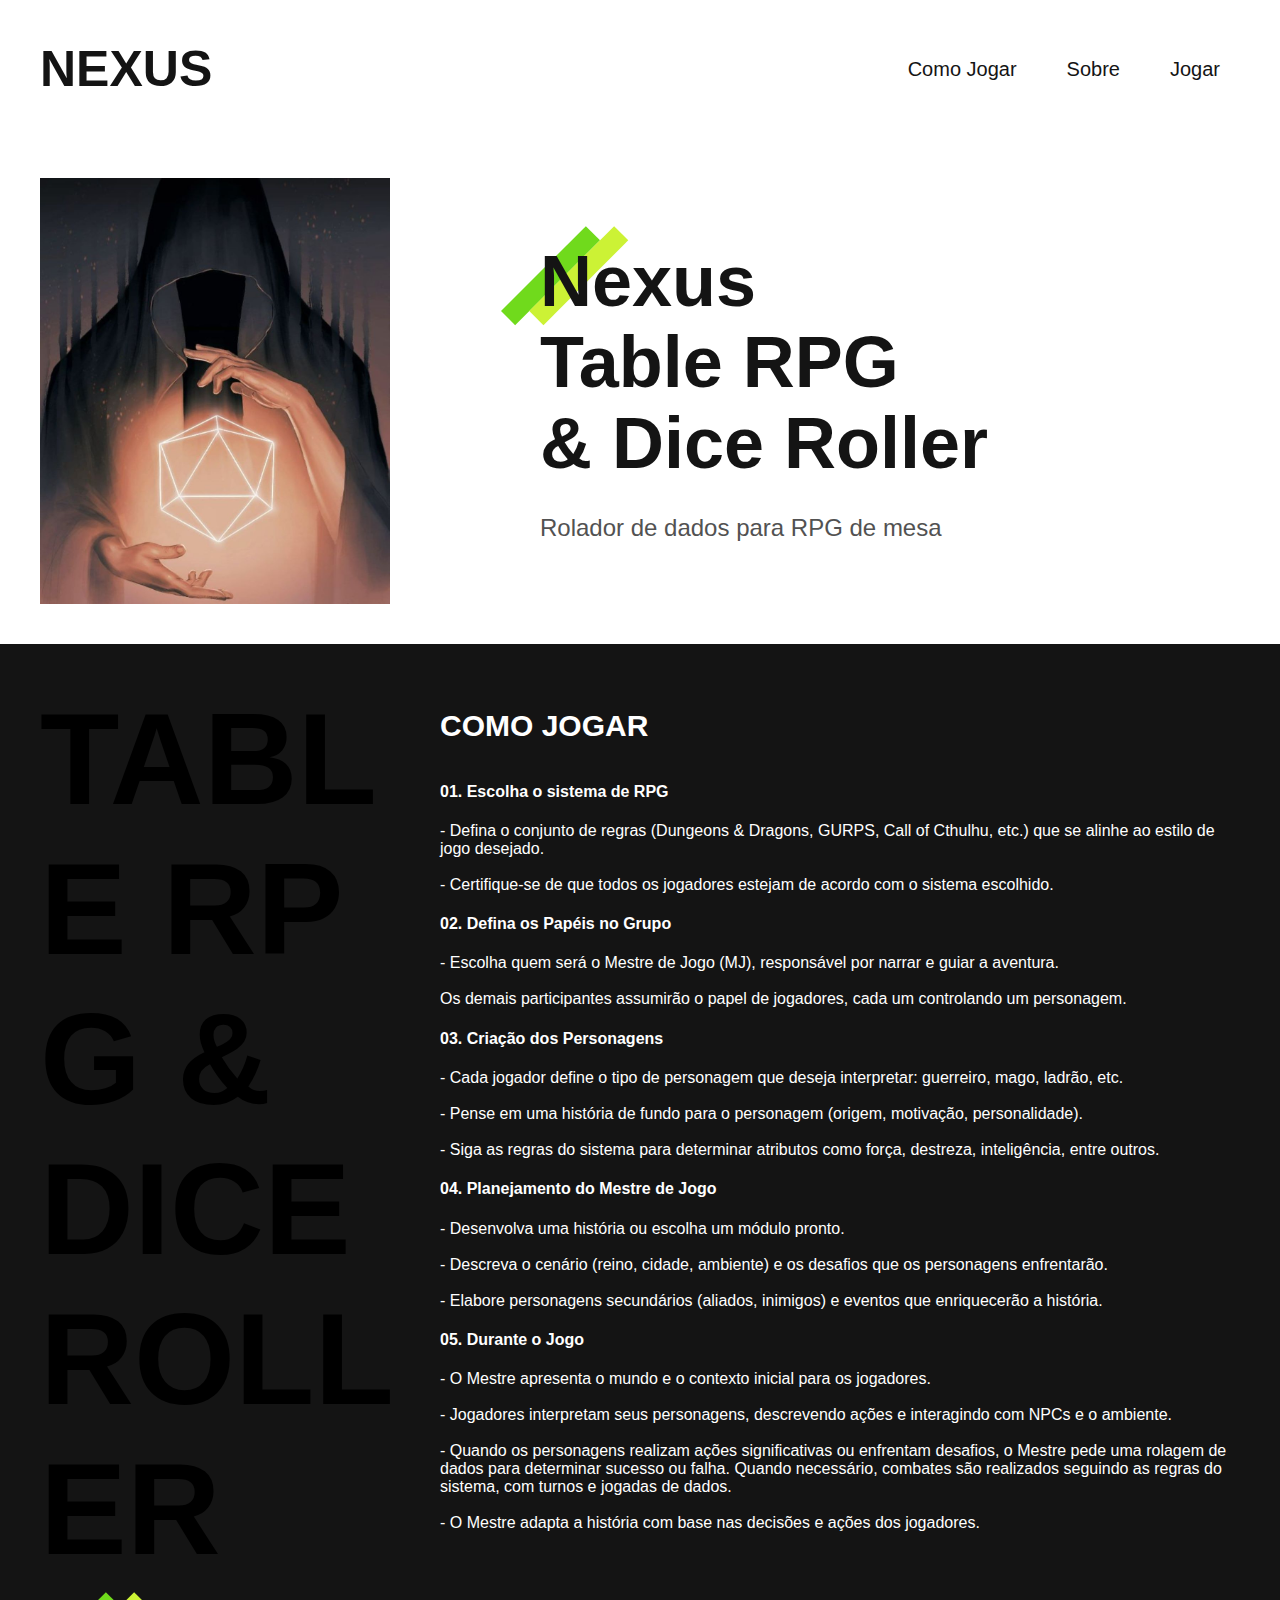
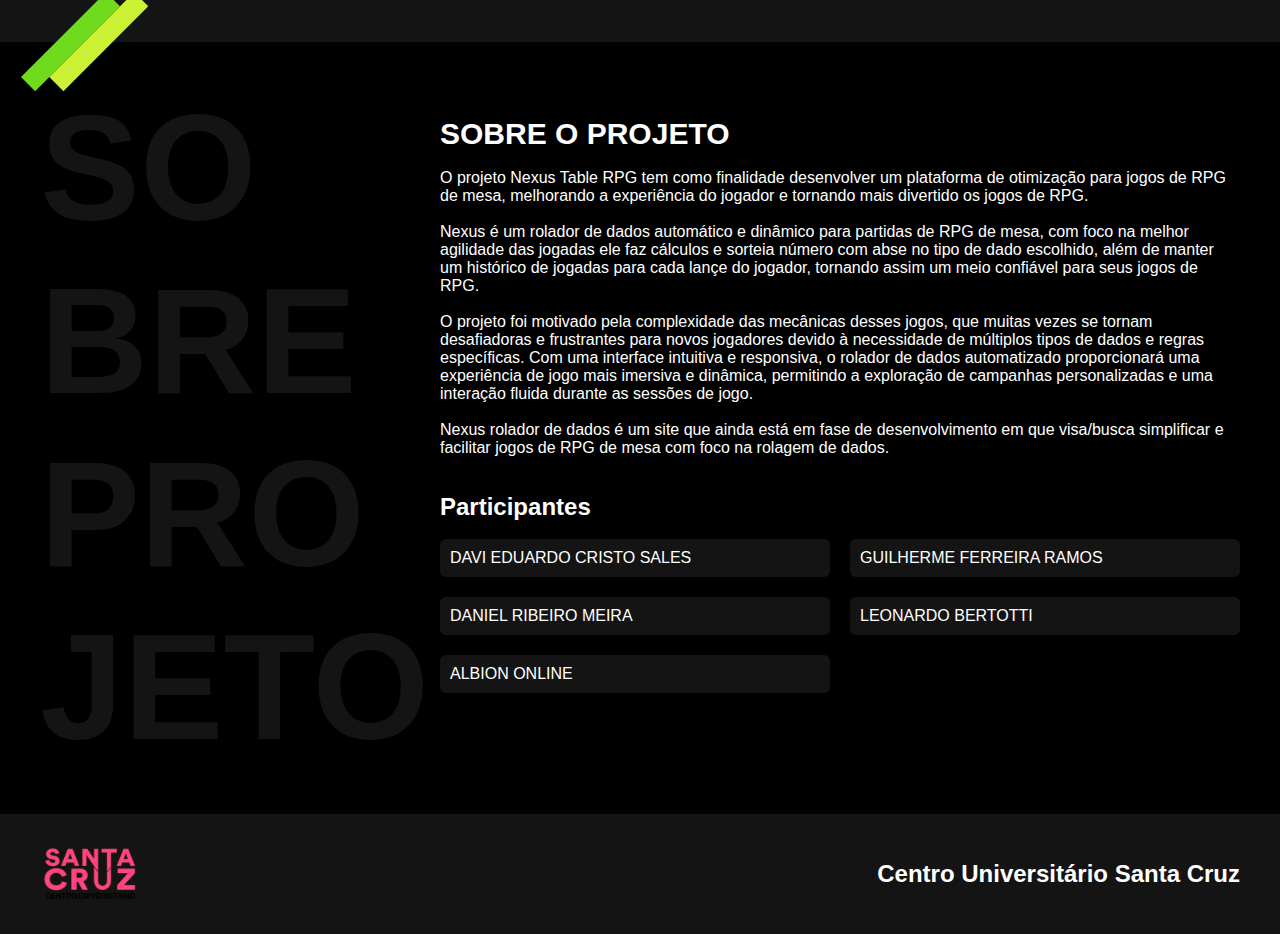
==== Nexus/telas/index.html @ f266b9ad "Merge branch 'main' of https://github.com/D4V1S4LES/Nexus-RPG" ====
<!DOCTYPE html>
<html lang="pt-br">

<head>
  <meta charset="UTF-8">
  <meta name="viewport" content="width=device-width, initial-scale=1.0">
  <link rel="stylesheet" href="../css/style.css">
  <link rel="shortcut icon" href="../img/Nexus-grande.jpg" type="image/x-icon">
  <title>Nexus Table RPG</title>
</head>

<body>
  <header class="header">
    <h1 class="logo">NEXUS</h1>
    <!-- <img src="./img/img/marca.svg" alt="Logo"> -->

    <nav>
      <ul class="header-menu">
        <li><a href="#como-jogar">Como Jogar</a></li>
        <li><a href="#sobre">Sobre</a></li>
        <li><a href="game.html">Jogar</a></li>
      </ul>
    </nav>
  </header>

  <div class="introducao">
    <img src="../img/teste.jpg" alt="Lobo">

    <div class="introducao-conteudo">
      <h1>Nexus<br> Table RPG <br>& Dice Roller</h1>
      <p>Rolador de dados para RPG de mesa</p>
    </div>
  </div>

  <div class="conteudo" id="como-jogar">
    <div class="conteudo-conteiner">
      <h2 class="subtitulo">Table rpg &<br> dice roller</h2><br>

      <div class="conteudo-texto">
        <h3>Como Jogar</h3><br>

        <ul>
          <h4>01. Escolha o sistema de RPG</h4>
          <li>- Defina o conjunto de regras (Dungeons & Dragons, GURPS, Call of Cthulhu, etc.) que se alinhe ao estilo de jogo desejado.</li><br>
          <li>- Certifique-se de que todos os jogadores estejam de acordo com o sistema escolhido.</li>
        </ul>

        <ul>
          <h4>02. Defina os Papéis no Grupo</h4>
          <li>- Escolha quem será o Mestre de Jogo (MJ), responsável por narrar e guiar a aventura.</li><br>
          <li>Os demais participantes assumirão o papel de jogadores, cada um controlando um personagem.</li>
        </ul>

        <ul>
          <h4>03. Criação dos Personagens</h4>
          <li>- Cada jogador define o tipo de personagem que deseja interpretar: guerreiro, mago, ladrão, etc.</li><br>
          <li>- Pense em uma história de fundo para o personagem (origem, motivação, personalidade).</li><br>
          <li>- Siga as regras do sistema para determinar atributos como força, destreza, inteligência, entre outros.</li>
        </ul>

        <ul>
          <h4>04. Planejamento do Mestre de Jogo</h4>
          <li>- Desenvolva uma história ou escolha um módulo pronto.</li><br>
          <li>- Descreva o cenário (reino, cidade, ambiente) e os desafios que os personagens enfrentarão.</li><br>
          <li>- Elabore personagens secundários (aliados, inimigos) e eventos que enriquecerão a história.</li>
        </ul>

        <ul>
          <h4>05. Durante o Jogo</h4>
          <li>- O Mestre apresenta o mundo e o contexto inicial para os jogadores.</li><br>
          <li>- Jogadores interpretam seus personagens, descrevendo ações e interagindo com NPCs e o ambiente.</li><br>
          <li>- Quando os personagens realizam ações significativas ou enfrentam desafios, o Mestre pede uma rolagem de dados para determinar sucesso ou falha. Quando necessário, combates são realizados seguindo as regras do sistema, com turnos e jogadas de dados.</li><br>
          <li>- O Mestre adapta a história com base nas decisões e ações dos jogadores.</li>
        </ul>
      </div>
    </div>
  </div>

  <div class="sobre" id="sobre">
    <div class="sobre-conteiner">
      <h2 class="sobre-subtitulo"> so<br>bre<br> pro<br>jeto</h2>

      <div class="sobre-texto">
        <h2 class="sobre-texto-subtitulo">Sobre o Projeto</h2><br>

        <p>
          O projeto Nexus Table RPG tem como finalidade desenvolver um plataforma de otimização para jogos de RPG de mesa, melhorando a experiência do jogador e tornando mais divertido os jogos de RPG.
          <br><br>

          Nexus é um rolador de dados automático e dinâmico para partidas de RPG de mesa, com foco na melhor agilidade das jogadas ele faz cálculos e sorteia número com abse no tipo de dado escolhido, além de manter um histórico de jogadas para cada lançe do jogador, tornando assim um meio confiável para seus jogos de RPG.
          <br><br>

          O projeto foi motivado pela complexidade das mecânicas desses jogos, que muitas vezes se tornam desafiadoras e frustrantes para novos jogadores devido à necessidade de múltiplos tipos de dados e regras específicas.
          Com uma interface intuitiva e responsiva, o rolador de dados automatizado proporcionará uma experiência de jogo mais imersiva e dinâmica, permitindo a exploração de campanhas personalizadas e uma interação fluida durante as sessões de jogo.
          <br><br>

          Nexus rolador de dados é um site que ainda está em fase de desenvolvimento em que visa/busca simplificar e facilitar jogos de RPG de mesa com foco na rolagem de dados.
          <br><br>
        </p><br>

        <h2>Participantes</h2><br>

        <div>
          <ul class="participantes">
            <li>Davi Eduardo Cristo Sales</li>
            <li>Guilherme Ferreira Ramos</li>
            <li>Daniel Ribeiro Meira</li>
            <li>Leonardo Bertotti</li>
            <li>Albion Online</li>
          </ul>
        </div>
      </div>

    </div>
  </div>

  <footer class="footer">
    <div class="footer-conteiner">
      <img src="../img/faculdade.png" alt="">

      <div>
        <h2>Centro Universitário Santa Cruz</h2>
      </div>
    </div>
  </footer>
</body>

</html>
---- Nexus/css/style.css ----
@charset "UTF-08";

@import 'global.css';
@import 'header.css';
@import 'introducao.css';
@import 'conteudo.css';
@import 'sobre.css';
@import 'footer.css';
@import 'tela-game/dado-main.css';
@import 'tela-game/dado-footer.css';
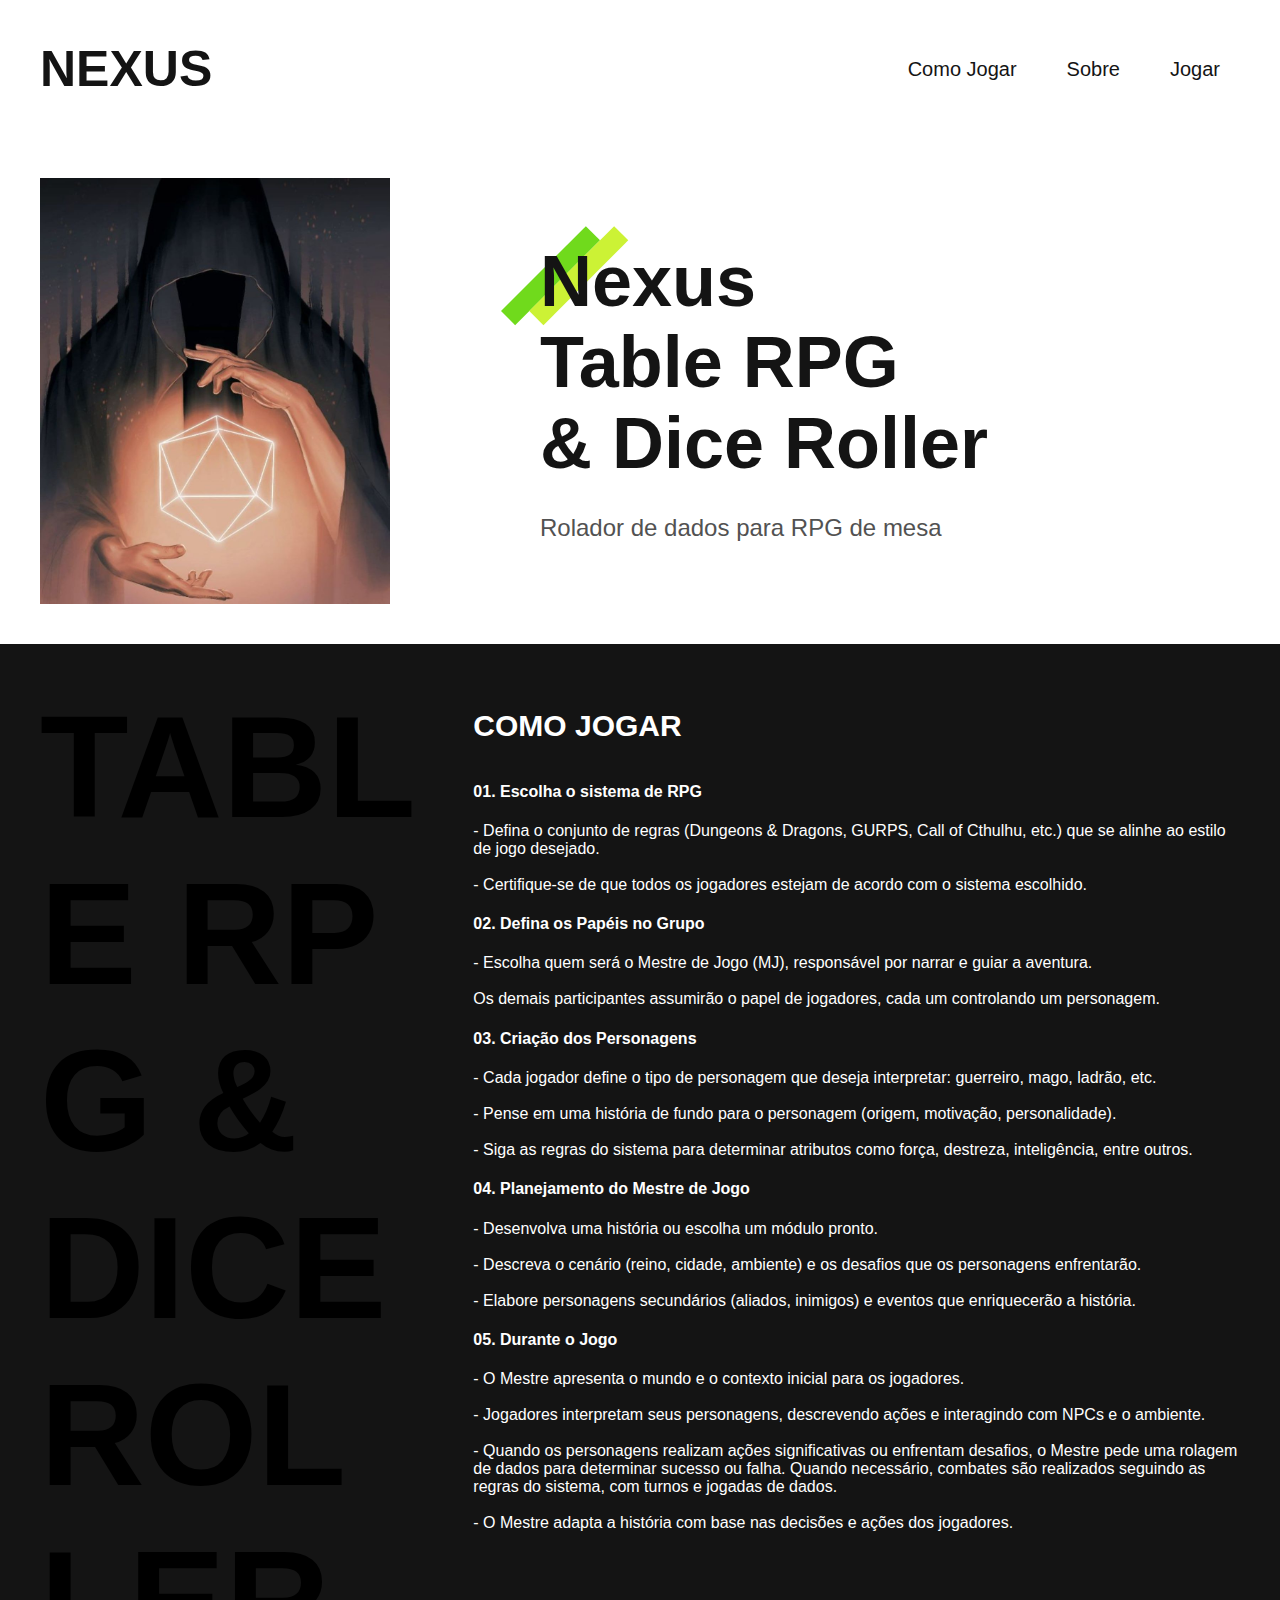
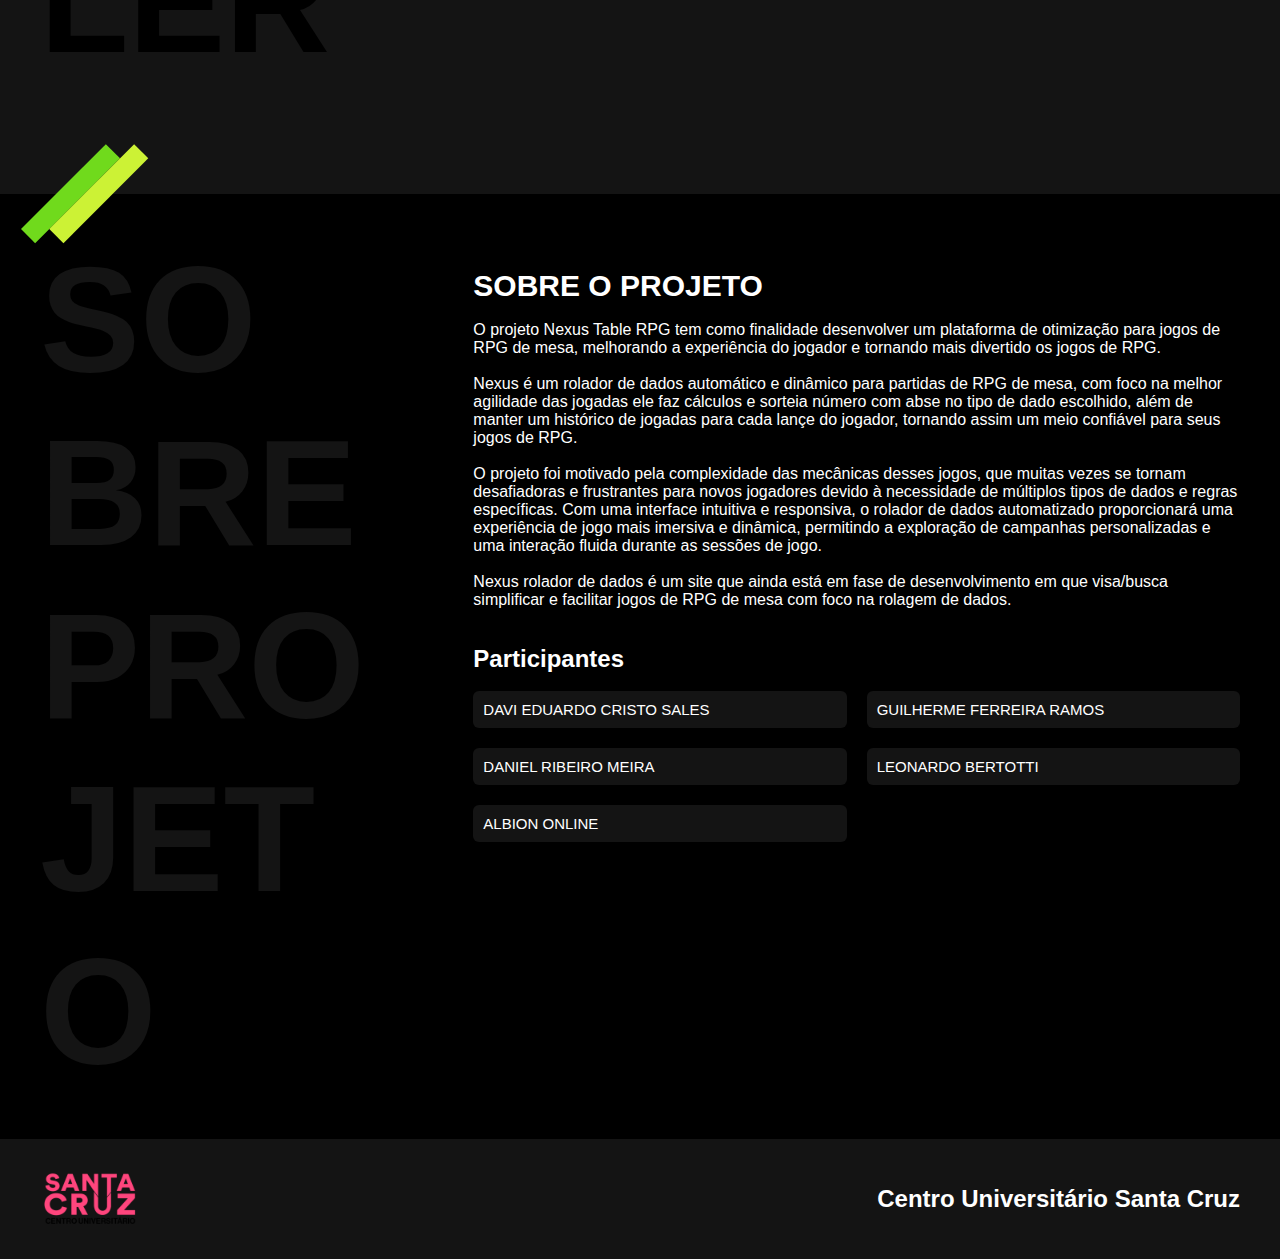
==== commit 5f52eb23: "sincronizando arquivos com o repositório remoro" ====
--- a/Nexus/telas/index.html
+++ b/Nexus/telas/index.html
@@ -125,4 +125,4 @@
   </footer>
 </body>
 
-</html>
+</html>